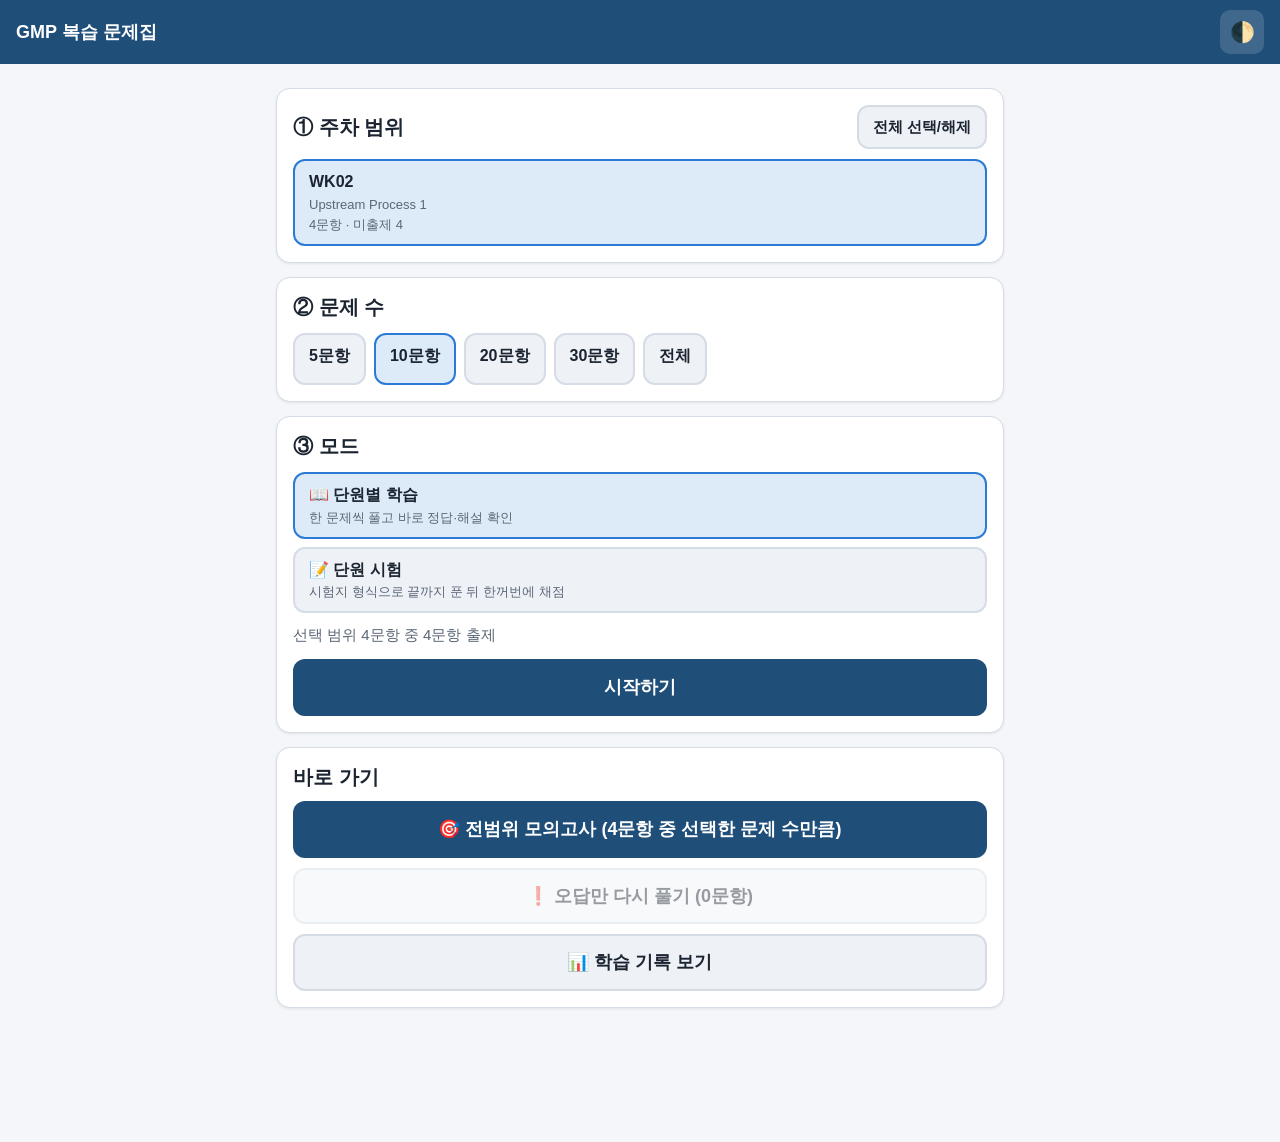
==== index.html @ ba513cf0 "Add GMP review quiz web app with study/exam/mock modes and WK02 samples Static HTML/CSS/JS app for G" ====
<!doctype html>
<html lang="ko">
<head>
  <meta charset="utf-8">
  <meta name="viewport" content="width=device-width, initial-scale=1, viewport-fit=cover">
  <meta name="theme-color" content="#1f4e79">
  <title>GMP 복습 문제집</title>
  <link rel="icon" href="data:,">
  <link rel="stylesheet" href="style.css">
</head>
<body>
  <header class="topbar">
    <button class="link-btn" id="homeBtn" type="button" aria-label="처음으로">GMP 복습 문제집</button>
    <button class="icon-btn" id="themeBtn" type="button" aria-label="화면 테마 바꾸기">🌓</button>
  </header>

  <main id="app" aria-live="polite">
    <p class="loading">문제를 불러오는 중…</p>
  </main>

  <script src="app.js"></script>
</body>
</html>
---- style.css ----
:root {
  --bg: #f4f6f9;
  --surface: #ffffff;
  --surface-2: #eef2f7;
  --text: #1b2430;
  --muted: #5b6676;
  --border: #d5dce6;
  --primary: #1f4e79;
  --primary-text: #ffffff;
  --accent: #2b7bd6;
  --ok: #1e8a4c;
  --ok-bg: #e3f5ea;
  --bad: #c0392b;
  --bad-bg: #fbe7e5;
  --warn-bg: #fff6dd;
  --radius: 14px;
  --shadow: 0 1px 3px rgba(0, 0, 0, .08);
  color-scheme: light;
}

@media (prefers-color-scheme: dark) {
  :root:not([data-theme="light"]) {
    --bg: #12161c;
    --surface: #1b2129;
    --surface-2: #232b36;
    --text: #e6ebf1;
    --muted: #9aa6b5;
    --border: #334050;
    --primary: #4c8fd6;
    --primary-text: #0d1117;
    --accent: #6aaaf0;
    --ok: #4cc785;
    --ok-bg: #173325;
    --bad: #f07a6c;
    --bad-bg: #3a1d1a;
    --warn-bg: #3a3218;
    --shadow: none;
    color-scheme: dark;
  }
}

:root[data-theme="dark"] {
  --bg: #12161c;
  --surface: #1b2129;
  --surface-2: #232b36;
  --text: #e6ebf1;
  --muted: #9aa6b5;
  --border: #334050;
  --primary: #4c8fd6;
  --primary-text: #0d1117;
  --accent: #6aaaf0;
  --ok: #4cc785;
  --ok-bg: #173325;
  --bad: #f07a6c;
  --bad-bg: #3a1d1a;
  --warn-bg: #3a3218;
  --shadow: none;
  color-scheme: dark;
}

* { box-sizing: border-box; }

html { -webkit-text-size-adjust: 100%; }

body {
  margin: 0;
  background: var(--bg);
  color: var(--text);
  font-family: -apple-system, BlinkMacSystemFont, "Apple SD Gothic Neo", "Pretendard", "Noto Sans KR", "Malgun Gothic", sans-serif;
  font-size: 17px;
  line-height: 1.6;
  word-break: keep-all;
  overflow-wrap: anywhere;
}

.topbar {
  position: sticky;
  top: 0;
  z-index: 10;
  display: flex;
  align-items: center;
  justify-content: space-between;
  padding: 10px 16px;
  padding-top: max(10px, env(safe-area-inset-top));
  background: var(--primary);
  color: var(--primary-text);
}

.link-btn {
  background: none;
  border: 0;
  color: inherit;
  font: inherit;
  font-weight: 700;
  font-size: 18px;
  padding: 6px 0;
  cursor: pointer;
}

.icon-btn {
  min-width: 44px;
  min-height: 44px;
  border: 0;
  border-radius: 10px;
  background: rgba(255, 255, 255, .15);
  color: inherit;
  font-size: 20px;
  cursor: pointer;
}

main {
  max-width: 760px;
  margin: 0 auto;
  padding: 16px 16px 120px;
}

h1, h2, h3 { line-height: 1.35; }
h2 { font-size: 20px; margin: 0 0 12px; }
h3 { font-size: 17px; margin: 0 0 8px; }

.card {
  background: var(--surface);
  border: 1px solid var(--border);
  border-radius: var(--radius);
  padding: 16px;
  margin-bottom: 14px;
  box-shadow: var(--shadow);
}

.muted { color: var(--muted); font-size: 15px; }
.loading, .error { text-align: center; padding: 40px 0; }
.error { color: var(--bad); white-space: pre-line; }

/* 선택 칩 / 토글 */
.chips { display: flex; flex-wrap: wrap; gap: 8px; }

.chip {
  position: relative;
  display: inline-flex;
  flex-direction: column;
  min-height: 52px;
  padding: 8px 14px;
  border: 2px solid var(--border);
  border-radius: 12px;
  background: var(--surface-2);
  cursor: pointer;
  user-select: none;
  -webkit-tap-highlight-color: transparent;
}

.chip input { position: absolute; opacity: 0; pointer-events: none; }
.chip:has(input:checked) { border-color: var(--accent); background: color-mix(in srgb, var(--accent) 16%, var(--surface)); }
.chip:has(input:focus-visible) { outline: 3px solid var(--accent); outline-offset: 2px; }
.chip strong { font-size: 16px; }
.chip small { color: var(--muted); font-size: 13px; }

.week-chip { flex: 1 1 140px; }
.wide-chip { flex: 1 1 100%; }

.row { display: flex; gap: 10px; flex-wrap: wrap; align-items: center; }
.row.between { justify-content: space-between; }

/* 버튼 */
.btn {
  display: inline-flex;
  align-items: center;
  justify-content: center;
  gap: 6px;
  min-height: 54px;
  padding: 12px 18px;
  border: 2px solid transparent;
  border-radius: 12px;
  background: var(--primary);
  color: var(--primary-text);
  font: inherit;
  font-weight: 700;
  cursor: pointer;
  -webkit-tap-highlight-color: transparent;
}

.btn:disabled { opacity: .45; cursor: not-allowed; }
.btn.secondary { background: var(--surface-2); color: var(--text); border-color: var(--border); }
.btn.danger { background: transparent; color: var(--bad); border-color: var(--bad); }
.btn.block { width: 100%; }
.btn.small { min-height: 44px; padding: 8px 14px; font-size: 15px; }
.stack { display: grid; gap: 10px; }

/* 진행 바 */
.progress-wrap {
  position: sticky;
  top: 64px;
  z-index: 5;
  background: var(--bg);
  padding: 8px 0 10px;
  margin-bottom: 6px;
}

.progress-label { display: flex; justify-content: space-between; font-size: 15px; color: var(--muted); margin-bottom: 6px; }
.progress-label strong { color: var(--text); }
.progress { height: 10px; background: var(--surface-2); border-radius: 999px; overflow: hidden; border: 1px solid var(--border); }
.progress > div { height: 100%; background: var(--accent); width: 0; transition: width .25s ease; }

/* 문항 */
.q-meta { display: flex; flex-wrap: wrap; gap: 6px; margin-bottom: 10px; }
.tag { font-size: 13px; padding: 2px 10px; border-radius: 999px; background: var(--surface-2); color: var(--muted); border: 1px solid var(--border); }
.tag.new { background: var(--warn-bg); color: var(--text); }

.q-text { font-size: 18px; font-weight: 600; margin: 0 0 14px; white-space: pre-line; }
.q-num { font-weight: 800; margin-right: 4px; }

.choices { display: grid; gap: 10px; margin: 0; padding: 0; list-style: none; }

.choice {
  display: flex;
  align-items: flex-start;
  gap: 10px;
  width: 100%;
  min-height: 56px;
  padding: 12px 14px;
  border: 2px solid var(--border);
  border-radius: 12px;
  background: var(--surface);
  color: var(--text);
  font: inherit;
  text-align: left;
  cursor: pointer;
  -webkit-tap-highlight-color: transparent;
}

.choice .mark { flex: 0 0 auto; font-weight: 800; font-size: 19px; line-height: 1.4; }
.choice .ctext { flex: 1; white-space: pre-line; }
.choice:hover:not(:disabled) { border-color: var(--accent); }
.choice.selected { border-color: var(--accent); background: color-mix(in srgb, var(--accent) 14%, var(--surface)); }
.choice.correct { border-color: var(--ok); background: var(--ok-bg); }
.choice.wrong { border-color: var(--bad); background: var(--bad-bg); }
.choice:disabled { cursor: default; }

.feedback { margin-top: 14px; padding: 14px; border-radius: 12px; border: 1px solid var(--border); background: var(--surface-2); }
.feedback .verdict { font-weight: 800; font-size: 18px; margin-bottom: 6px; }
.feedback .verdict.ok { color: var(--ok); }
.feedback .verdict.bad { color: var(--bad); }
.explain { white-space: pre-line; }
.source { margin-top: 8px; font-size: 14px; color: var(--muted); }
.source::before { content: "📄 출처: "; }

/* 시험지 */
.paper-head {
  border: 2px solid var(--text);
  border-radius: 6px;
  padding: 14px;
  margin-bottom: 16px;
  background: var(--surface);
}

.paper-head h2 { text-align: center; font-size: 21px; margin-bottom: 4px; }
.paper-head .sub { text-align: center; color: var(--muted); font-size: 14px; margin-bottom: 10px; }
.paper-grid { display: grid; grid-template-columns: repeat(auto-fit, minmax(140px, 1fr)); border-top: 1px solid var(--border); }
.paper-grid div { padding: 6px 4px; border-bottom: 1px solid var(--border); font-size: 15px; }
.paper-grid b { display: inline-block; min-width: 56px; color: var(--muted); font-weight: 600; }
.paper-note { margin-top: 10px; font-size: 14px; color: var(--muted); }

.paper-q { border-bottom: 1px dashed var(--border); padding: 16px 0; scroll-margin-top: 120px; }
.paper-q:last-of-type { border-bottom: 0; }

.omr { display: flex; flex-wrap: wrap; gap: 6px; }
.omr a {
  display: inline-flex; align-items: center; justify-content: center;
  min-width: 40px; min-height: 40px; border-radius: 8px;
  border: 1px solid var(--border); background: var(--surface-2);
  color: var(--text); text-decoration: none; font-size: 14px; font-weight: 700;
}
.omr a.done { background: var(--accent); color: #fff; border-color: var(--accent); }
.omr a.ok { background: var(--ok); color: #fff; border-color: var(--ok); }
.omr a.bad { background: var(--bad); color: #fff; border-color: var(--bad); }

/* 결과 */
.score-big { font-size: 44px; font-weight: 800; text-align: center; margin: 4px 0; }
.score-sub { text-align: center; color: var(--muted); }

table.stats { width: 100%; border-collapse: collapse; font-size: 15px; }
table.stats th, table.stats td { padding: 8px 6px; border-bottom: 1px solid var(--border); text-align: left; }
table.stats td.num, table.stats th.num { text-align: right; white-space: nowrap; }

.bar { height: 8px; background: var(--surface-2); border-radius: 999px; overflow: hidden; margin-top: 4px; }
.bar > div { height: 100%; background: var(--ok); }

.review-item { border-left: 5px solid var(--border); }
.review-item.ok { border-left-color: var(--ok); }
.review-item.bad { border-left-color: var(--bad); }
.review-ans { margin: 8px 0; font-size: 15px; }
.review-ans .ok { color: var(--ok); font-weight: 700; }
.review-ans .bad { color: var(--bad); font-weight: 700; }

.bottom-bar {
  position: fixed;
  left: 0; right: 0; bottom: 0;
  z-index: 20;
  padding: 10px 16px;
  padding-bottom: max(10px, env(safe-area-inset-bottom));
  background: color-mix(in srgb, var(--bg) 92%, transparent);
  backdrop-filter: blur(6px);
  border-top: 1px solid var(--border);
}
.bottom-bar .inner { max-width: 760px; margin: 0 auto; display: flex; gap: 10px; }
.bottom-bar .btn { flex: 1; }

@media (min-width: 720px) {
  body { font-size: 18px; }
  main { padding-top: 24px; }
  .q-text { font-size: 19px; }
}

@media print {
  .topbar, .bottom-bar, .progress-wrap { display: none; }
  body { background: #fff; color: #000; }
}
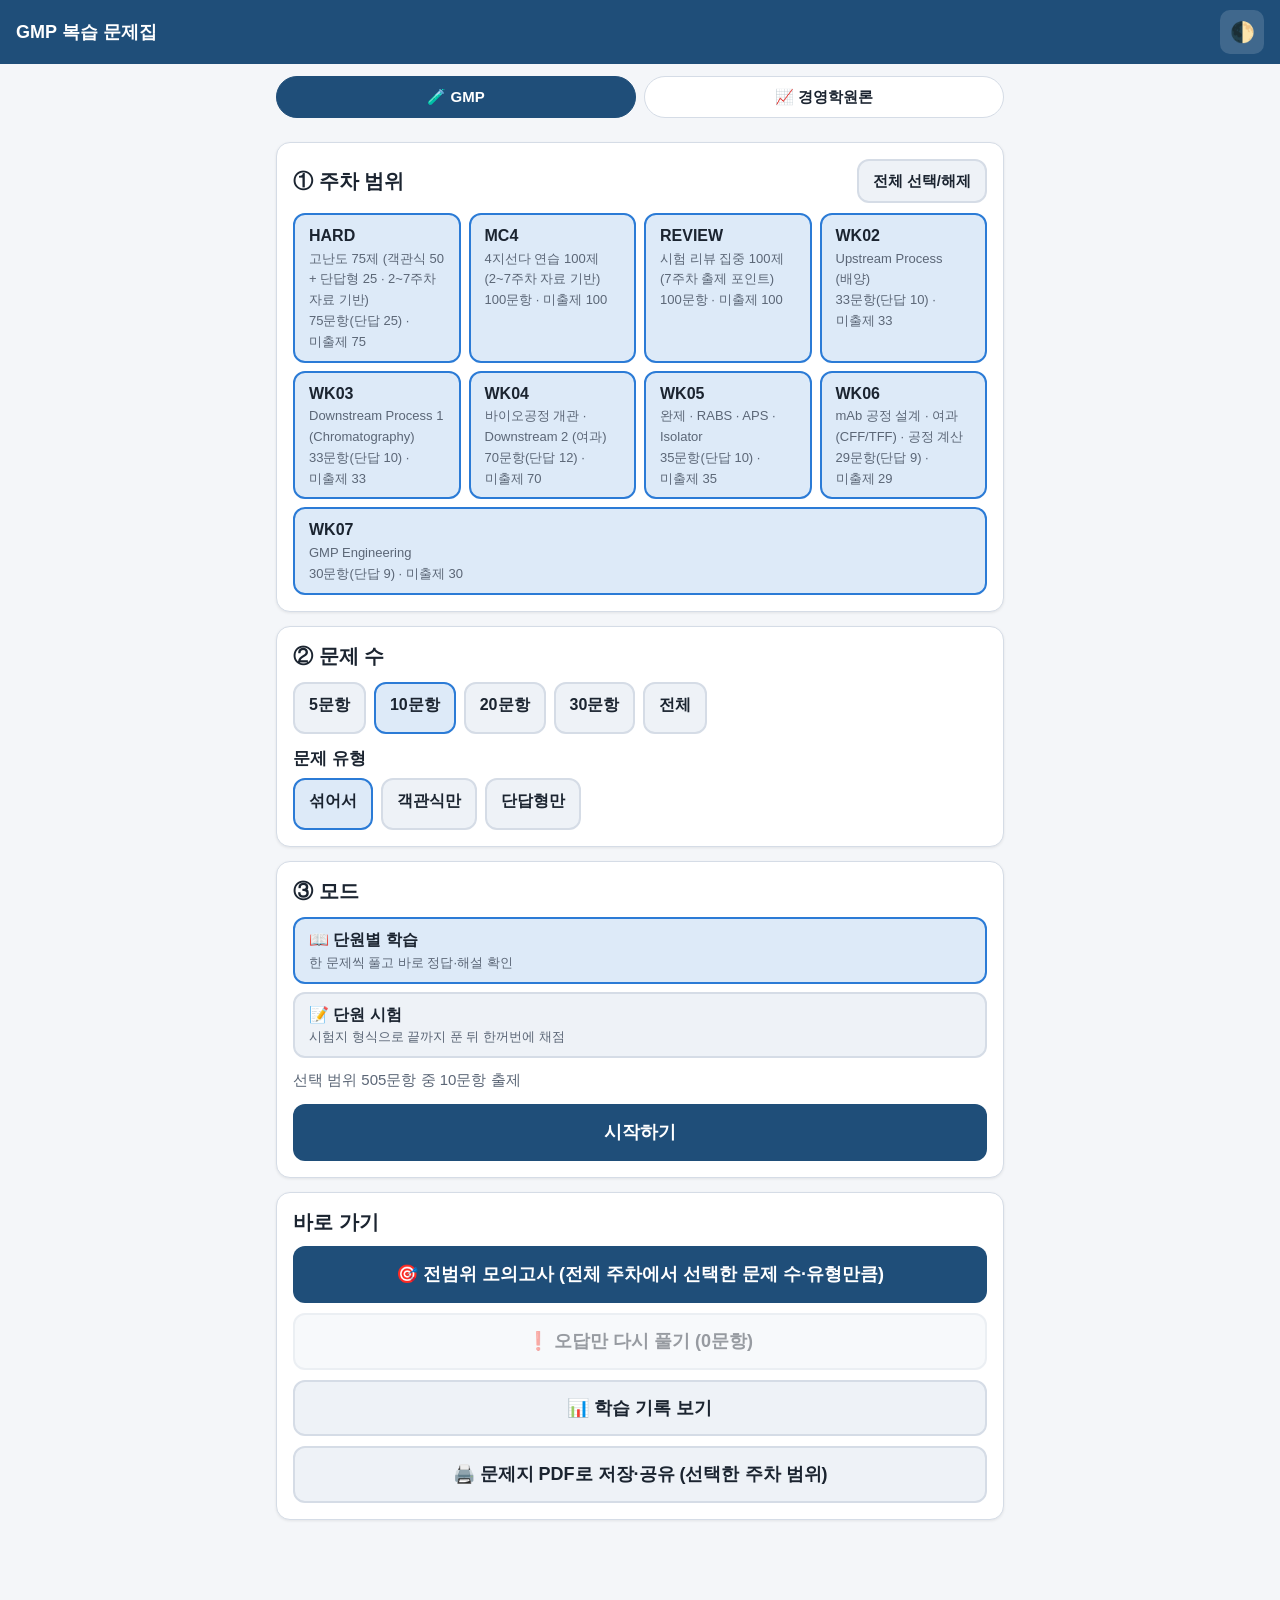
==== commit 16fa1b79: "Add 경영학원론 subject page with 141 questions and a blueprint mock exam - app.js reads per-page settings" ====
--- a/index.html
+++ b/index.html
@@ -14,6 +14,11 @@
     <button class="icon-btn" id="themeBtn" type="button" aria-label="화면 테마 바꾸기">🌓</button>
   </header>
 
+  <nav class="subject-nav" aria-label="과목 선택">
+    <a href="./" aria-current="page">🧪 GMP</a>
+    <a href="mgmt/">📈 경영학원론</a>
+  </nav>
+
   <main id="app" aria-live="polite">
     <p class="loading">문제를 불러오는 중…</p>
   </main>
--- a/style.css
+++ b/style.css
@@ -114,6 +114,14 @@
   padding: 16px 16px 120px;
 }
 
+/* 과목 선택 탭 */
+.subject-nav { display: flex; gap: 8px; max-width: 760px; margin: 0 auto; padding: 12px 16px 0; }
+.subject-nav a {
+  flex: 1; text-align: center; padding: 8px 10px; border-radius: 999px; border: 1px solid var(--border);
+  background: var(--surface); color: var(--text); text-decoration: none; font-weight: 700; font-size: 15px;
+}
+.subject-nav a[aria-current="page"] { background: var(--primary); color: var(--primary-text); border-color: var(--primary); }
+
 h1, h2, h3 { line-height: 1.35; }
 h2 { font-size: 20px; margin: 0 0 12px; }
 h3 { font-size: 17px; margin: 0 0 8px; }
@@ -235,6 +243,28 @@
 .choice.wrong { border-color: var(--bad); background: var(--bad-bg); }
 .choice:disabled { cursor: default; }
 
+/* 단답형 */
+.short-row { display: flex; gap: 8px; align-items: stretch; }
+.short-row .btn { flex: 0 0 auto; }
+.short-input {
+  flex: 1;
+  width: 100%;
+  min-height: 52px;
+  padding: 10px 14px;
+  border: 2px solid var(--border);
+  border-radius: 12px;
+  background: var(--surface);
+  color: var(--text);
+  font: inherit;
+}
+.short-input:focus { outline: none; border-color: var(--accent); }
+.short-input.correct { border-color: var(--ok); background: var(--ok-bg); }
+.short-input.wrong { border-color: var(--bad); background: var(--bad-bg); }
+.short-ans { display: grid; gap: 6px; margin: 4px 0 8px; font-size: 15px; }
+.short-ans .ok { color: var(--ok); font-weight: 700; }
+.short-ans .bad { color: var(--bad); font-weight: 700; }
+.short-ans .btn { justify-self: start; }
+
 .feedback { margin-top: 14px; padding: 14px; border-radius: 12px; border: 1px solid var(--border); background: var(--surface-2); }
 .feedback .verdict { font-weight: 800; font-size: 18px; margin-bottom: 6px; }
 .feedback .verdict.ok { color: var(--ok); }
@@ -242,6 +272,10 @@
 .explain { white-space: pre-line; }
 .source { margin-top: 8px; font-size: 14px; color: var(--muted); }
 .source::before { content: "📄 출처: "; }
+.notes { margin-top: 10px; border-top: 1px solid var(--border); padding-top: 8px; }
+.notes summary { cursor: pointer; font-weight: 700; color: var(--accent); padding: 6px 0; min-height: 32px; }
+.notes-body { white-space: pre-line; font-size: 15px; line-height: 1.6; margin-top: 6px; }
+.print-notes { margin-top: 6px; padding-top: 6px; border-top: 1px dotted var(--border); white-space: pre-line; font-size: 12.5px; color: var(--text); }
 
 /* 시험지 */
 .paper-head {
@@ -310,7 +344,38 @@
   .q-text { font-size: 19px; }
 }
 
+/* 인쇄용 문제지 */
+.print-q { padding: 12px 0; border-bottom: 1px dashed var(--border); }
+.print-q:last-of-type { border-bottom: 0; }
+.print-q .q-text { margin-bottom: 8px; }
+.print-tag { font-size: 12px; font-weight: 400; color: var(--muted); }
+.print-choices { list-style: none; margin: 0; padding: 0 0 0 6px; }
+.print-choices li { margin: 4px 0; white-space: pre-line; }
+.print-choices li.ans { font-weight: 700; color: var(--ok); }
+.print-explain { margin-top: 8px; padding: 8px 10px; border-left: 3px solid var(--ok); background: var(--surface-2); font-size: 14px; white-space: pre-line; }
+.print-src { margin-top: 4px; color: var(--muted); font-size: 12px; }
+.print-key h3 { margin: 18px 0 8px; }
+.key-grid { display: grid; grid-template-columns: repeat(auto-fill, minmax(64px, 1fr)); gap: 4px; }
+.key-grid div { border: 1px solid var(--border); border-radius: 6px; padding: 4px 6px; font-size: 15px; }
+.key-grid div.wide { grid-column: 1 / -1; }
+.print-blank { margin: 6px 0 2px 6px; padding-bottom: 18px; border-bottom: 1px solid var(--border); max-width: 70%; }
+
 @media print {
-  .topbar, .bottom-bar, .progress-wrap { display: none; }
-  body { background: #fff; color: #000; }
-}
+  :root, :root:not([data-theme="light"]), :root[data-theme="dark"] {
+    color-scheme: light;
+    --bg: #fff; --surface: #fff; --surface-2: #f2f2f2; --text: #000; --muted: #444; --border: #999;
+    --ok: #0a6b2f; --ok-bg: #e8f5ec; --bad: #b00020; --bad-bg: #fdecee;
+  }
+  @page { size: A4; margin: 14mm 12mm; }
+  .topbar, .subject-nav, .bottom-bar, .progress-wrap, .no-print { display: none !important; }
+  html, body { background: #fff !important; color: #000; }
+  body { font-size: 12.5pt; }
+  main { padding: 0; max-width: none; }
+  .card { box-shadow: none; border: 0; padding: 0; margin: 0 0 8px; background: #fff; }
+  .print-q, .review-item, .paper-q { break-inside: avoid; page-break-inside: avoid; }
+  .q-text { font-size: 12.5pt; }
+  .print-key { break-before: page; page-break-before: always; }
+  .choice { padding: 4px 8px; min-height: 0; }
+  .notes { display: none; }
+  .short-ans .btn { display: none; }
+}
